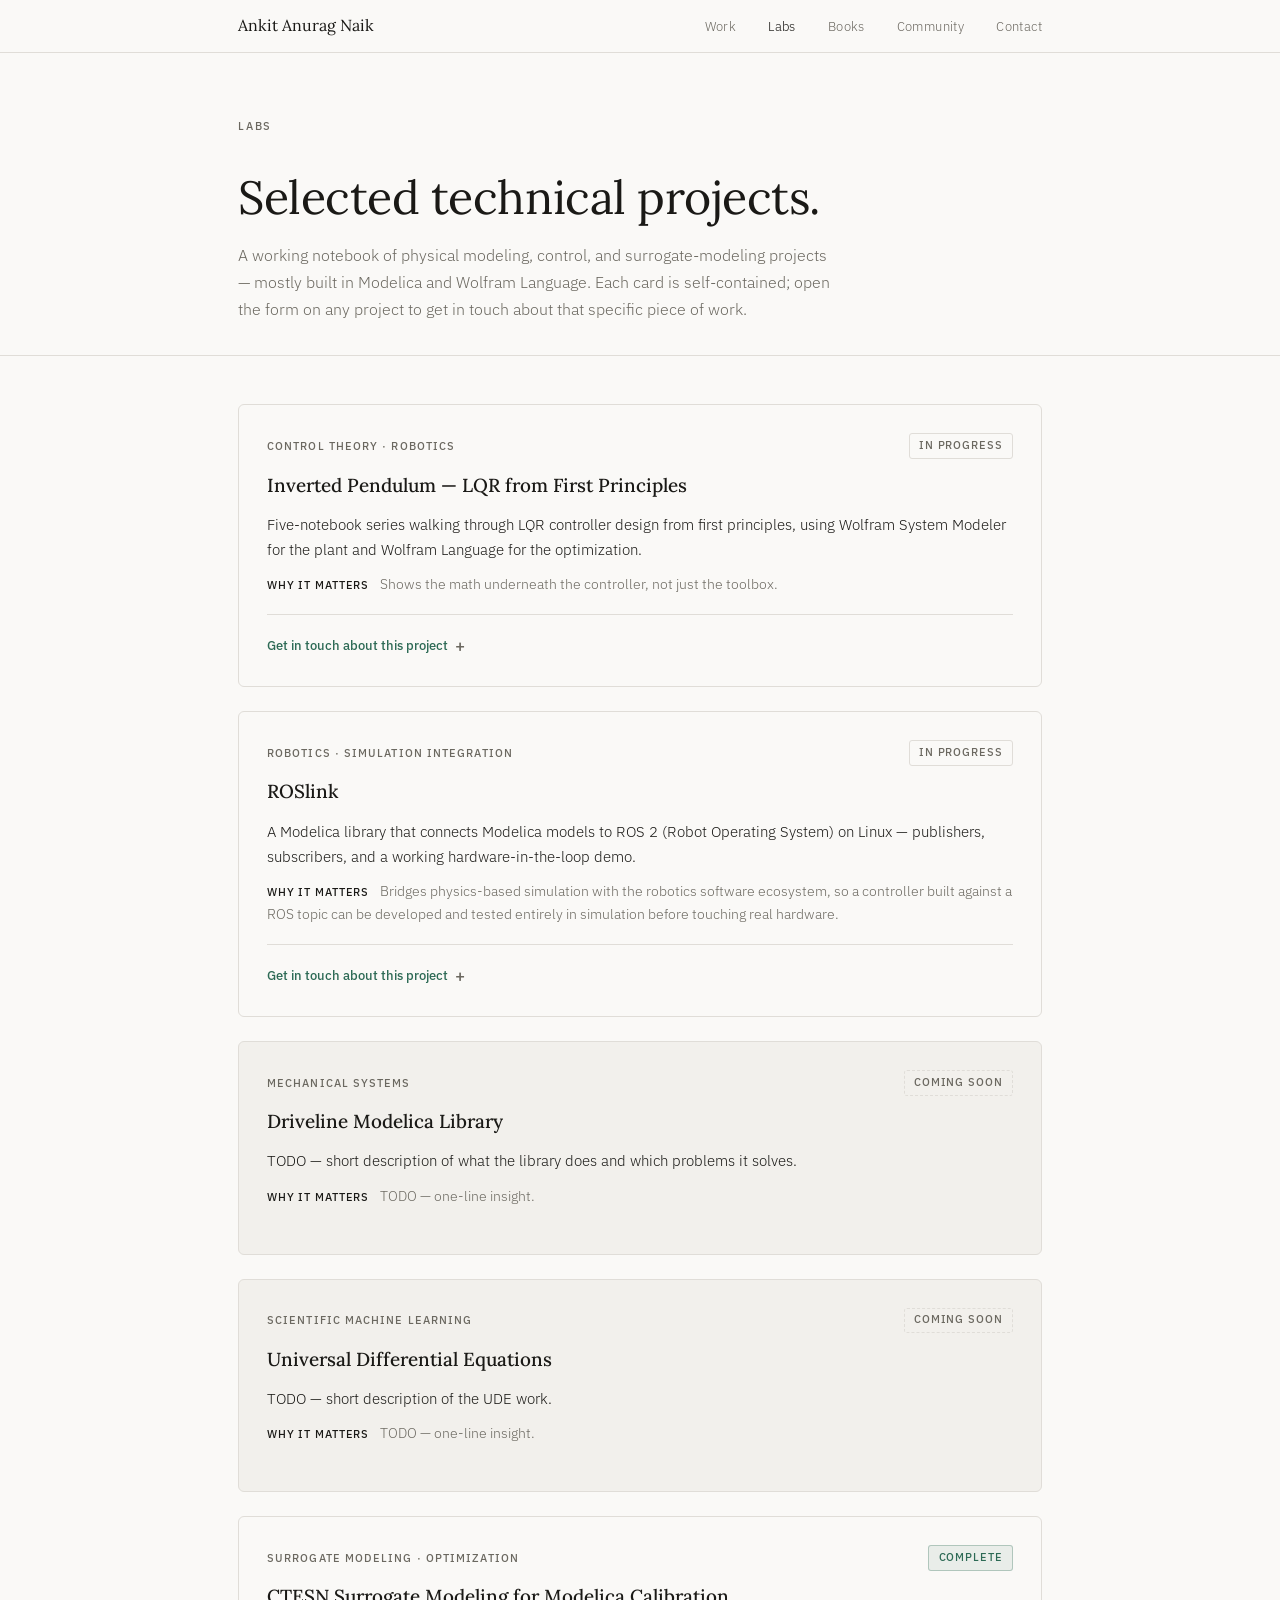
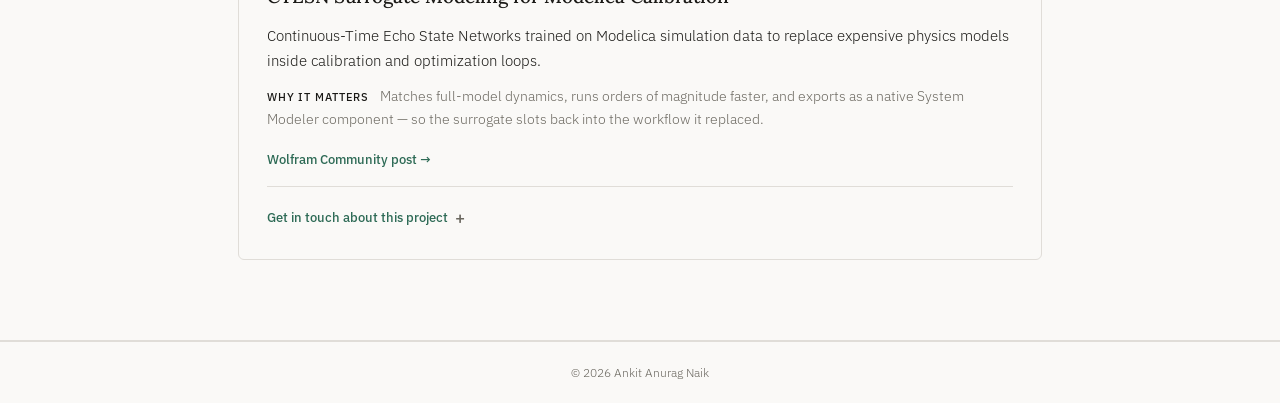
==== labs/index.html @ d9271d91 "Added labs section" ====
<!DOCTYPE html>
<html lang="en">
<head>
  <meta charset="utf-8" />
  <meta name="viewport" content="width=device-width,initial-scale=1" />
  <meta name="description" content="Lab notebook from Ankit Anurag Naik — works in progress and finished projects across physical modeling, control, robotics integration, and surrogate modeling.">
  <title>Labs · Ankit Anurag Naik</title>
  <link rel="icon" type="image/png" href="../assets/favicon.svg">
  <link rel="preconnect" href="https://fonts.googleapis.com">
  <link rel="preconnect" href="https://fonts.gstatic.com" crossorigin>
  <link href="https://fonts.googleapis.com/css2?family=Lora:ital,wght@0,400;0,500;1,400&family=IBM+Plex+Sans:wght@300;400;500&display=swap" rel="stylesheet">
  <link href="../styles.css" rel="stylesheet">
</head>

<body>

  <!--
    Formspree endpoint and GitHub repo links use placeholders below.
    Search this file for TODO to find every spot that needs filling in.
    Single Formspree endpoint is reused for every card; the hidden `project`
    field tells you which card the message came from.
  -->

  <nav>
    <div class="inner">
      <a class="logo" href="../index.html">Ankit Anurag Naik</a>
      <ul>
        <li><a href="../index.html#work">Work</a></li>
        <li><a href="#" class="active">Labs</a></li>
        <li><a href="../index.html#books">Books</a></li>
        <li><a href="../index.html#community">Community</a></li>
        <li><a href="../index.html#contact">Contact</a></li>
      </ul>
    </div>
  </nav>

  <header class="labs-header">
    <div class="wrap">
      <p class="label">Labs</p>
      <h1>Selected technical projects.</h1>
      <p class="labs-intro">
        A working notebook of physical modeling, control, and surrogate-modeling projects —
        mostly built in Modelica and Wolfram Language. Each card is self-contained;
        open the form on any project to get in touch about that specific piece of work.
      </p>
    </div>
  </header>

  <hr class="divider">

  <section class="projects">
    <div class="wrap">
      <div class="project-list">

        <!-- 1. Inverted Pendulum -->
        <article class="project-card fade">
          <div class="project-head">
            <span class="project-tag">Control Theory · Robotics</span>
            <span class="status-badge status-progress">In Progress</span>
          </div>
          <h2 class="project-title">Inverted Pendulum — LQR from First Principles</h2>
          <p class="project-what">Five-notebook series walking through LQR controller design from first principles, using Wolfram System Modeler for the plant and Wolfram Language for the optimization.</p>
          <p class="project-insight"><span class="insight-label">Why it matters</span> Shows the math underneath the controller, not just the toolbox.</p>
          <details class="project-form">
            <summary>Get in touch about this project</summary>
            <form action="https://formspree.io/f/xvznajoz" method="POST">
              <input type="hidden" name="project" value="Inverted Pendulum — LQR">
              <input type="hidden" name="_subject" value="Labs inquiry: Inverted Pendulum — LQR">
              <div class="form-row">
                <label>Name<input type="text" name="name" required></label>
                <label>Email<input type="email" name="email" required></label>
              </div>
              <label>Message<textarea name="message" rows="4" required></textarea></label>
              <button type="submit">Send</button>
            </form>
          </details>
        </article>

        <!-- 2. ROSlink -->
        <article class="project-card fade">
          <div class="project-head">
            <span class="project-tag">Robotics · Simulation Integration</span>
            <span class="status-badge status-progress">In Progress</span>
          </div>
          <h2 class="project-title">ROSlink</h2>
          <p class="project-what">A Modelica library that connects Modelica models to ROS 2 (Robot Operating System) on Linux — publishers, subscribers, and a working hardware-in-the-loop demo.</p>
          <p class="project-insight"><span class="insight-label">Why it matters</span> Bridges physics-based simulation with the robotics software ecosystem, so a controller built against a ROS topic can be developed and tested entirely in simulation before touching real hardware.</p>
          <details class="project-form">
            <summary>Get in touch about this project</summary>
            <form action="https://formspree.io/f/xnjydkqz" method="POST">
              <input type="hidden" name="project" value="ROSlink">
              <input type="hidden" name="_subject" value="Labs inquiry: ROSlink">
              <div class="form-row">
                <label>Name<input type="text" name="name" required></label>
                <label>Email<input type="email" name="email" required></label>
              </div>
              <label>Message<textarea name="message" rows="4" required></textarea></label>
              <button type="submit">Send</button>
            </form>
          </details>
        </article>

        <!-- 3. Driveline Modelica Library -->
        <article class="project-card project-card--placeholder fade">
          <div class="project-head">
            <span class="project-tag">Mechanical Systems</span>
            <span class="status-badge status-todo">Coming Soon</span>
          </div>
          <h2 class="project-title">Driveline Modelica Library</h2>
          <p class="project-what">TODO — short description of what the library does and which problems it solves.</p>
          <p class="project-insight"><span class="insight-label">Why it matters</span> TODO — one-line insight.</p>
        </article>

        <!-- 4. Universal Differential Equations -->
        <article class="project-card project-card--placeholder fade">
          <div class="project-head">
            <span class="project-tag">Scientific Machine Learning</span>
            <span class="status-badge status-todo">Coming Soon</span>
          </div>
          <h2 class="project-title">Universal Differential Equations</h2>
          <p class="project-what">TODO — short description of the UDE work.</p>
          <p class="project-insight"><span class="insight-label">Why it matters</span> TODO — one-line insight.</p>
        </article>

        <!-- 5. CTESN Surrogate Modeling -->
        <article class="project-card fade">
          <div class="project-head">
            <span class="project-tag">Surrogate Modeling · Optimization</span>
            <span class="status-badge status-complete">Complete</span>
          </div>
          <h2 class="project-title">CTESN Surrogate Modeling for Modelica Calibration</h2>
          <p class="project-what">Continuous-Time Echo State Networks trained on Modelica simulation data to replace expensive physics models inside calibration and optimization loops.</p>
          <p class="project-insight"><span class="insight-label">Why it matters</span> Matches full-model dynamics, runs orders of magnitude faster, and exports as a native System Modeler component — so the surrogate slots back into the workflow it replaced.</p>
          <div class="project-links">
            <a class="work-link" href="https://community.wolfram.com/groups/-/m/t/3459092" target="_blank" rel="noopener">Wolfram Community post →</a>
          </div>
          <details class="project-form">
            <summary>Get in touch about this project</summary>
            <form action="https://formspree.io/f/mlgkbyez" method="POST">
              <input type="hidden" name="project" value="CTESN Surrogate Modeling">
              <input type="hidden" name="_subject" value="Labs inquiry: CTESN">
              <div class="form-row">
                <label>Name<input type="text" name="name" required></label>
                <label>Email<input type="email" name="email" required></label>
              </div>
              <label>Message<textarea name="message" rows="4" required></textarea></label>
              <button type="submit">Send</button>
            </form>
          </details>
        </article>

      </div>
    </div>
  </section>

  <hr class="divider">

  <footer>
    <div class="wrap">&copy; <span id="year"></span> Ankit Anurag Naik</div>
  </footer>

  <script>
    document.getElementById('year').textContent = new Date().getFullYear();
    const obs = new IntersectionObserver(entries => {
      entries.forEach(e => { if (e.isIntersecting) { e.target.classList.add('in'); obs.unobserve(e.target); } });
    }, { threshold: 0.1 });
    document.querySelectorAll('.fade').forEach(el => obs.observe(el));
  </script>

</body>
</html>
---- styles.css ----
:root {
  --bg:       #faf9f7;
  --surface:  #f2f0ec;
  --border:   #e0ddd8;
  --ink:      #1a1916;
  --mid:      #6b6860;
  --accent:   #2d6a55;
  --serif:    'Lora', Georgia, serif;
  --sans:     'IBM Plex Sans', system-ui, sans-serif;
  --max:      860px;
}

*, *::before, *::after { box-sizing: border-box; margin: 0; padding: 0; }
html { scroll-behavior: smooth; }

body {
  background: var(--bg);
  color: var(--ink);
  font-family: var(--sans);
  font-weight: 300;
  font-size: 1rem;
  line-height: 1.7;
  -webkit-font-smoothing: antialiased;
}

a { color: var(--accent); text-decoration: none; }
a:hover { text-decoration: underline; }
img { display: block; max-width: 100%; }

.wrap {
  max-width: var(--max);
  margin: 0 auto;
  padding: 0 1.75rem;
}

hr.divider {
  border: none;
  border-top: 1px solid var(--border);
}

/* NAV */
nav {
  position: sticky;
  top: 0;
  z-index: 100;
  background: rgba(250,249,247,0.93);
  backdrop-filter: blur(10px);
  border-bottom: 1px solid var(--border);
}

nav .inner {
  max-width: var(--max);
  margin: 0 auto;
  padding: 0 1.75rem;
  height: 52px;
  display: flex;
  align-items: center;
  justify-content: space-between;
}

nav .logo {
  font-family: var(--serif);
  font-size: 1rem;
  color: var(--ink);
  font-weight: 400;
}

nav ul {
  list-style: none;
  display: flex;
  gap: 2rem;
}

nav ul a {
  font-size: 0.82rem;
  color: var(--mid);
  letter-spacing: 0.03em;
  transition: color 0.15s;
}

nav ul a:hover { color: var(--ink); text-decoration: none; }

/* HERO */
#hero { padding: 5rem 0 4rem; }

.hero-meta {
  font-size: 0.82rem;
  color: var(--mid);
  letter-spacing: 0.04em;
  margin-bottom: 1.75rem;
  display: flex;
  align-items: center;
  gap: 0.6rem;
}

.hero-meta .sep { color: var(--border); }

h1 {
  font-family: var(--serif);
  font-size: clamp(1.9rem, 4.5vw, 2.9rem);
  font-weight: 400;
  line-height: 1.25;
  letter-spacing: -0.01em;
  color: var(--ink);
  max-width: 660px;
  margin-bottom: 1.5rem;
}

.hero-desc {
  color: var(--mid);
  max-width: 520px;
  font-size: 0.97rem;
  line-height: 1.75;
  margin-bottom: 2rem;
}

.hero-cta {
  display: inline-block;
  background: var(--accent);
  color: #fff;
  padding: 0.6rem 1.4rem;
  border-radius: 4px;
  font-size: 0.85rem;
  font-weight: 500;
  letter-spacing: 0.02em;
  transition: background 0.15s;
}

.hero-cta:hover { background: #235544; text-decoration: none; }

/* HERO LAYOUT */
.hero-row {
  display: grid;
  grid-template-columns: 1fr 180px;
  gap: 3rem;
  align-items: center;
}

.hero-text { min-width: 0; }

.hero-photo-wrap {
  display: flex;
  justify-content: flex-end;
  align-items: flex-start;
  padding-top: 0.5rem;
}

.hero-photo {
  width: 160px;
  height: 200px;
  border-radius: 8px;
  object-fit: cover;
  border: 1px solid var(--border);
  display: block;
}

@media (max-width: 640px) {
  .hero-row {
    grid-template-columns: 1fr;
    gap: 1.5rem;
  }
  .hero-photo-wrap {
    justify-content: flex-start;
    order: -1;
  }
  .hero-photo {
    width: 80px;
    height: 100px;
  }
}

/* SECTION LABEL */
.label {
  font-size: 0.7rem;
  font-weight: 500;
  letter-spacing: 0.16em;
  text-transform: uppercase;
  color: var(--mid);
  margin-bottom: 2rem;
}

/* WORK */
#work { padding: 4.5rem 0; }

.work-list {
  display: flex;
  flex-direction: column;
  border: 1px solid var(--border);
  border-radius: 6px;
  overflow: hidden;
}

.work-item {
  display: grid;
  grid-template-columns: 90px 1fr;
  border-bottom: 1px solid var(--border);
  transition: background 0.15s;
}

.work-item:last-child { border-bottom: none; }
.work-item:hover { background: var(--surface); }

.work-type {
  padding: 1.6rem 1.25rem 1.5rem 1.5rem;
  border-right: 1px solid var(--border);
  font-size: 0.68rem;
  font-weight: 500;
  letter-spacing: 0.1em;
  text-transform: uppercase;
  color: var(--mid);
}

.work-body { padding: 1.5rem; }

.work-title {
  font-family: var(--serif);
  font-size: 1.02rem;
  font-weight: 500;
  color: var(--ink);
  margin-bottom: 0.4rem;
  line-height: 1.4;
}

.work-desc {
  font-size: 0.87rem;
  color: var(--mid);
  line-height: 1.65;
  margin-bottom: 0.7rem;
}

.work-link {
  font-size: 0.8rem;
  font-weight: 500;
  color: var(--accent);
}

.work-link:hover { text-decoration: underline; }

/* BOOKS */
#books { padding: 4.5rem 0; }

.books-grid {
  display: grid;
  grid-template-columns: 1fr 1fr;
  gap: 1.5rem;
}

.book-card {
  border: 1px solid var(--border);
  border-radius: 6px;
  padding: 1.75rem;
  display: flex;
  flex-direction: column;
}

.book-cover-img {
  max-height: 230px;
  width: auto;
  object-fit: contain;
  margin: 0 auto 1.4rem;
}

.book-tag {
  font-size: 0.68rem;
  font-weight: 500;
  letter-spacing: 0.1em;
  text-transform: uppercase;
  color: var(--mid);
  margin-bottom: 0.35rem;
}

.book-title {
  font-family: var(--serif);
  font-size: 1.02rem;
  font-weight: 500;
  color: var(--ink);
  margin-bottom: 0.5rem;
  line-height: 1.35;
}

.book-desc {
  font-size: 0.87rem;
  color: var(--mid);
  line-height: 1.65;
  flex: 1;
  margin-bottom: 1.2rem;
}

.buy-links { display: flex; flex-wrap: wrap; gap: 0.4rem; }

.btn-buy {
  font-size: 0.75rem;
  padding: 0.28rem 0.65rem;
  border-radius: 3px;
  border: 1px solid var(--border);
  color: var(--ink);
  background: transparent;
  transition: all 0.12s;
}

.btn-buy:hover { border-color: var(--accent); color: var(--accent); text-decoration: none; }

.btn-buy.primary {
  background: var(--accent);
  border-color: var(--accent);
  color: #fff;
}

.btn-buy.primary:hover { background: #235544; border-color: #235544; }

/* COMMUNITY */
#community { padding: 4.5rem 0; }

.community-grid {
  display: grid;
  grid-template-columns: 1fr 1fr;
  gap: 1.5rem;
}

.community-card {
  border: 1px solid var(--border);
  border-radius: 6px;
  padding: 1.75rem;
}

.card-label {
  font-size: 0.68rem;
  font-weight: 500;
  letter-spacing: 0.1em;
  text-transform: uppercase;
  color: var(--mid);
  margin-bottom: 0.75rem;
}

.community-card h3 {
  font-family: var(--serif);
  font-size: 1rem;
  font-weight: 500;
  color: var(--ink);
  margin-bottom: 0.5rem;
}

.community-card p {
  font-size: 0.87rem;
  color: var(--mid);
  line-height: 1.65;
  margin-bottom: 1rem;
}

.conf-list { list-style: none; display: flex; flex-direction: column; gap: 0.6rem; }

.conf-list li {
  font-size: 0.85rem;
  color: var(--mid);
  padding-left: 1rem;
  position: relative;
  line-height: 1.5;
}

.conf-list li::before { content: '–'; position: absolute; left: 0; color: var(--border); }

/* QUOTE */
#quote { padding: 4rem 0; }

.quote-block {
  display: grid;
  grid-template-columns: 3px 1fr;
  gap: 1.5rem;
  max-width: 580px;
}

.quote-bar {
  background: var(--accent);
  border-radius: 2px;
}

.quote-text {
  font-family: var(--serif);
  font-size: 1.18rem;
  font-style: italic;
  color: var(--ink);
  line-height: 1.55;
  margin-bottom: 0.65rem;
}

.quote-attr { font-size: 0.82rem; color: var(--mid); }

/* ABOUT */
#about { padding: 4rem 0; }

.about-row {
  max-width: 600px;
}

.about-text p {
  font-size: 0.93rem;
  color: var(--mid);
  line-height: 1.75;
}

.about-text p + p { margin-top: 0.75rem; }

/* CONTACT */
#contact { padding: 5rem 0 6rem; }

#contact h2 {
  font-family: var(--serif);
  font-size: clamp(1.6rem, 3.5vw, 2.3rem);
  font-weight: 400;
  color: var(--ink);
  margin-bottom: 0.75rem;
}

#contact p {
  color: var(--mid);
  font-size: 0.93rem;
  max-width: 440px;
  margin-bottom: 2rem;
  line-height: 1.65;
}

.contact-links { display: flex; gap: 1rem; flex-wrap: wrap; }

.btn-contact {
  display: inline-block;
  padding: 0.6rem 1.4rem;
  border-radius: 4px;
  font-size: 0.85rem;
  font-weight: 500;
  transition: all 0.15s;
}

.btn-contact.primary { background: var(--accent); color: #fff; }
.btn-contact.primary:hover { background: #235544; text-decoration: none; }
.btn-contact.outline { border: 1px solid var(--border); color: var(--ink); }
.btn-contact.outline:hover { border-color: var(--accent); color: var(--accent); text-decoration: none; }

/* FOOTER */
footer {
  border-top: 1px solid var(--border);
  padding: 1.25rem 0;
  font-size: 0.78rem;
  color: var(--mid);
  text-align: center;
}

/* LABS PAGE */
.labs-header { padding: 4rem 0 2rem; }

.labs-header h1 { margin-top: 0.5rem; margin-bottom: 1rem; }

.labs-intro {
  color: var(--mid);
  max-width: 600px;
  font-size: 0.97rem;
  line-height: 1.75;
}

.projects { padding: 3rem 0 5rem; }

.project-list {
  display: flex;
  flex-direction: column;
  gap: 1.5rem;
}

.project-card {
  border: 1px solid var(--border);
  border-radius: 6px;
  padding: 1.75rem;
  background: var(--bg);
  transition: border-color 0.15s;
}

.project-card:hover { border-color: #c8c4bd; }

.project-card--placeholder {
  opacity: 0.7;
  background: var(--surface);
}

.project-head {
  display: flex;
  justify-content: space-between;
  align-items: center;
  gap: 1rem;
  margin-bottom: 0.85rem;
  flex-wrap: wrap;
}

.project-tag {
  font-size: 0.68rem;
  font-weight: 500;
  letter-spacing: 0.1em;
  text-transform: uppercase;
  color: var(--mid);
}

.status-badge {
  font-size: 0.66rem;
  font-weight: 500;
  letter-spacing: 0.08em;
  text-transform: uppercase;
  padding: 0.18rem 0.6rem;
  border-radius: 3px;
  border: 1px solid var(--border);
  color: var(--mid);
  white-space: nowrap;
}

.status-complete {
  background: rgba(45, 106, 85, 0.08);
  color: var(--accent);
  border-color: rgba(45, 106, 85, 0.3);
}

.status-todo { border-style: dashed; }

.project-title {
  font-family: var(--serif);
  font-size: 1.18rem;
  font-weight: 500;
  color: var(--ink);
  line-height: 1.35;
  margin-bottom: 0.85rem;
}

.project-what {
  font-size: 0.95rem;
  color: var(--ink);
  line-height: 1.65;
  margin-bottom: 0.7rem;
}

.project-insight {
  font-size: 0.88rem;
  color: var(--mid);
  line-height: 1.65;
  margin-bottom: 1.1rem;
}

.insight-label {
  font-size: 0.68rem;
  font-weight: 500;
  letter-spacing: 0.08em;
  text-transform: uppercase;
  color: var(--ink);
  margin-right: 0.5rem;
}

.project-links {
  display: flex;
  flex-wrap: wrap;
  gap: 1.25rem;
  margin-bottom: 1rem;
}

/* PROJECT CONTACT FORM */
.project-form {
  border-top: 1px solid var(--border);
  padding-top: 1rem;
  margin-top: 0.4rem;
}

.project-form summary {
  cursor: pointer;
  font-size: 0.82rem;
  font-weight: 500;
  color: var(--accent);
  list-style: none;
  display: inline-flex;
  align-items: center;
  gap: 0.45rem;
  user-select: none;
}

.project-form summary::-webkit-details-marker { display: none; }
.project-form summary::after {
  content: '+';
  font-size: 1.05rem;
  line-height: 1;
  color: var(--mid);
}
.project-form[open] summary::after { content: '–'; }

.project-form form {
  margin-top: 1.25rem;
  display: flex;
  flex-direction: column;
  gap: 0.95rem;
}

.project-form .form-row {
  display: grid;
  grid-template-columns: 1fr 1fr;
  gap: 0.85rem;
}

.project-form label {
  display: flex;
  flex-direction: column;
  font-size: 0.7rem;
  font-weight: 500;
  letter-spacing: 0.08em;
  text-transform: uppercase;
  color: var(--mid);
  gap: 0.4rem;
}

.project-form input,
.project-form textarea {
  font-family: var(--sans);
  font-size: 0.93rem;
  font-weight: 300;
  color: var(--ink);
  background: var(--bg);
  border: 1px solid var(--border);
  border-radius: 4px;
  padding: 0.55rem 0.75rem;
  width: 100%;
  text-transform: none;
  letter-spacing: normal;
  transition: border-color 0.15s;
}

.project-form textarea { resize: vertical; min-height: 90px; }

.project-form input:focus,
.project-form textarea:focus {
  outline: none;
  border-color: var(--accent);
}

.project-form button {
  align-self: flex-start;
  cursor: pointer;
  font-family: var(--sans);
  font-size: 0.82rem;
  font-weight: 500;
  letter-spacing: 0.02em;
  padding: 0.55rem 1.3rem;
  border-radius: 4px;
  background: var(--accent);
  color: #fff;
  border: 1px solid var(--accent);
  transition: background 0.15s;
}

.project-form button:hover { background: #235544; }

nav ul a.active { color: var(--ink); }

/* ANIMATIONS */
.fade { opacity: 0; transform: translateY(14px); transition: opacity 0.55s ease, transform 0.55s ease; }
.fade.in { opacity: 1; transform: none; }

/* RESPONSIVE */
@media (max-width: 640px) {
  nav ul { display: none; }
  .books-grid, .community-grid { grid-template-columns: 1fr; }
  .work-item { grid-template-columns: 1fr; }
  .work-type { border-right: none; border-bottom: 1px solid var(--border); padding: 0.75rem 1.25rem; }
  .about-row { grid-template-columns: 1fr; }
  .project-card { padding: 1.4rem; }
  .project-head { flex-direction: column; align-items: flex-start; gap: 0.5rem; }
  .project-form .form-row { grid-template-columns: 1fr; }
}
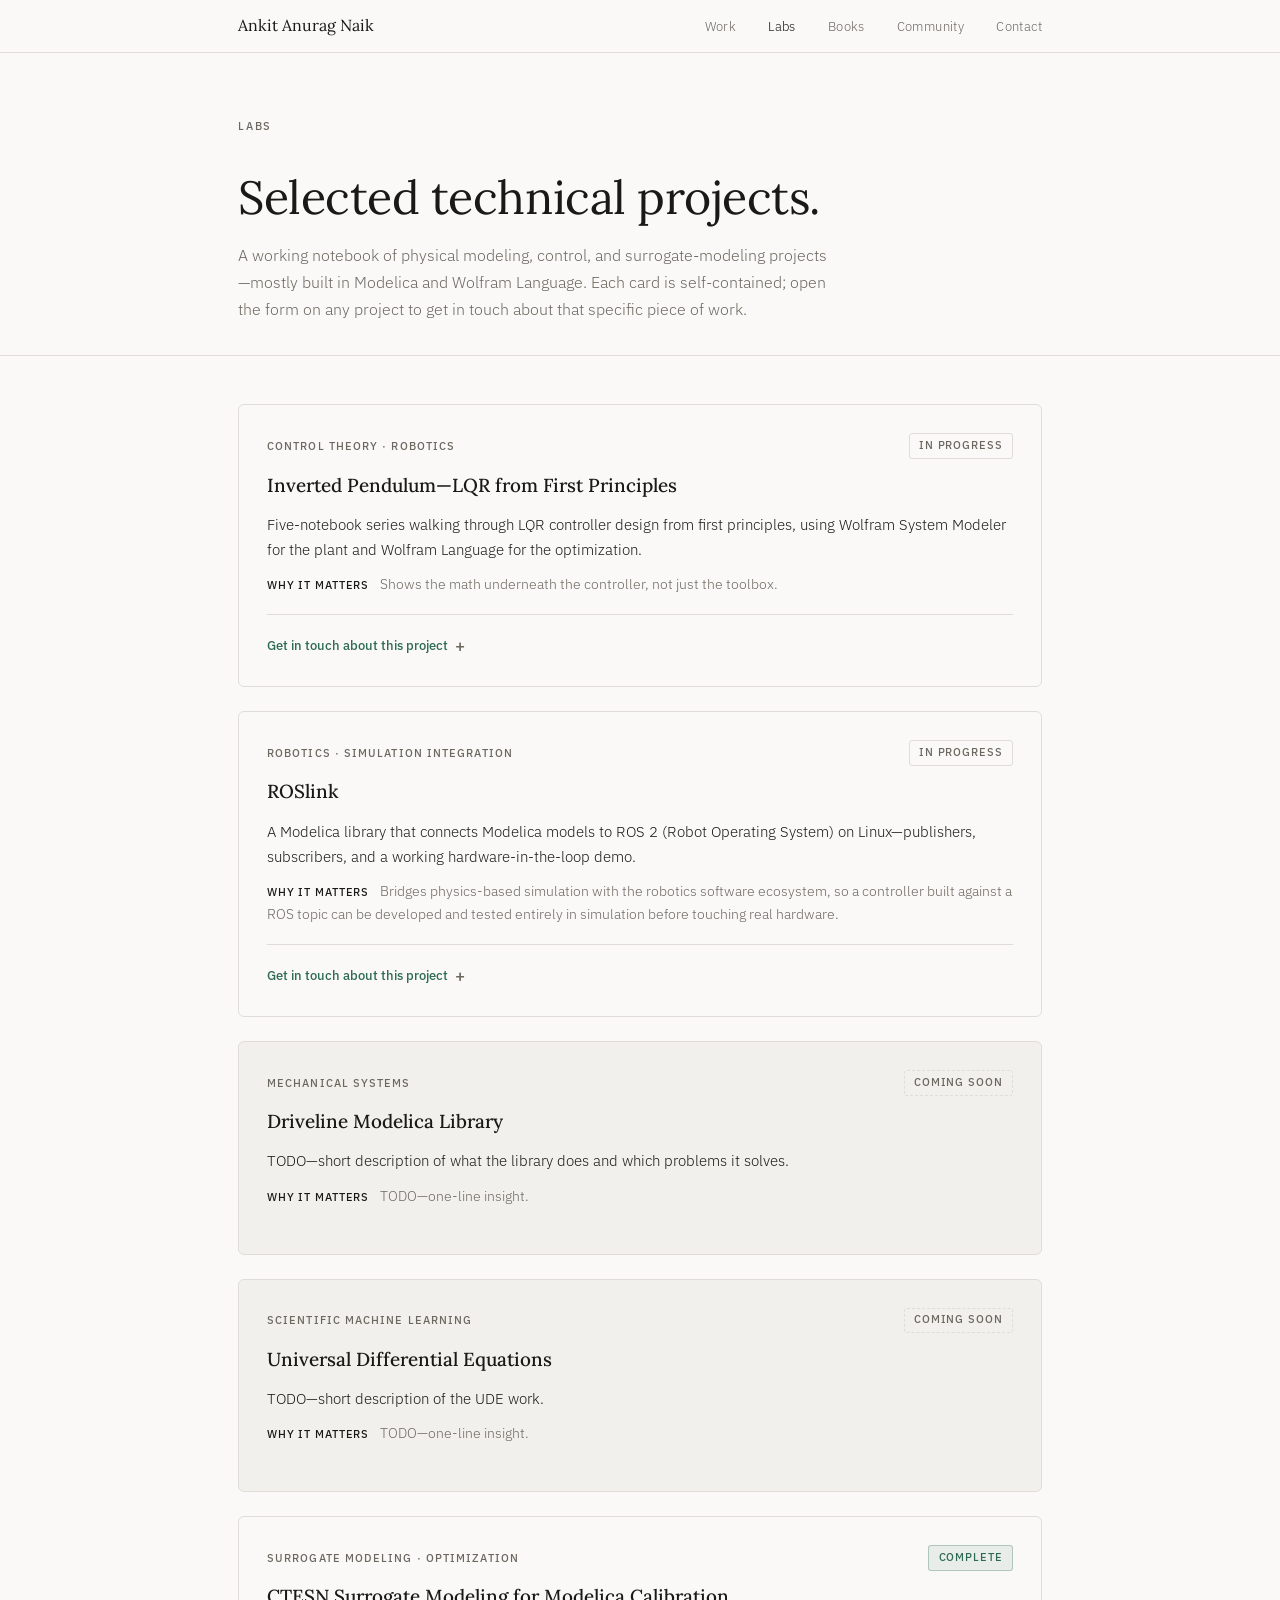
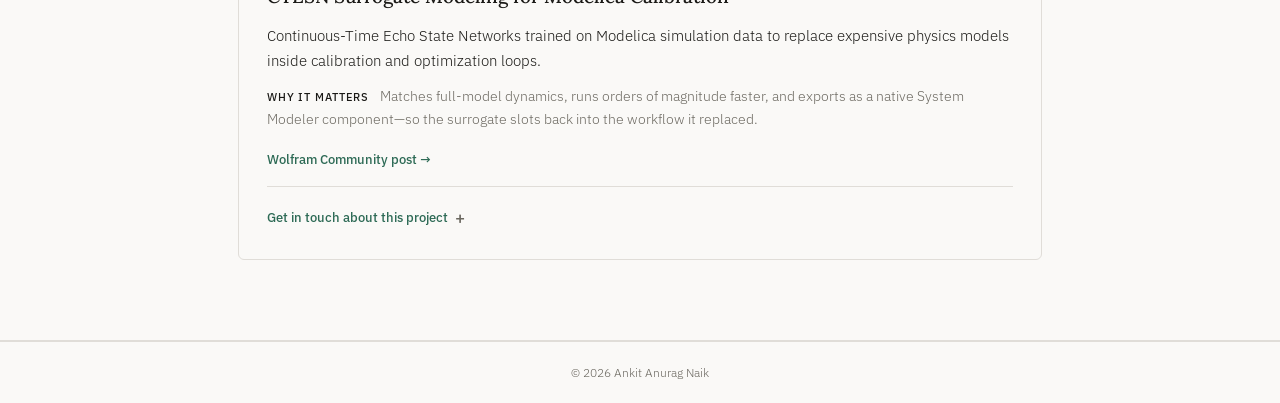
==== commit 58cf12c0: "fixed dashes" ====
--- a/labs/index.html
+++ b/labs/index.html
@@ -39,8 +39,7 @@
       <p class="label">Labs</p>
       <h1>Selected technical projects.</h1>
       <p class="labs-intro">
-        A working notebook of physical modeling, control, and surrogate-modeling projects —
-        mostly built in Modelica and Wolfram Language. Each card is self-contained;
+        A working notebook of physical modeling, control, and surrogate-modeling projects—mostly built in Modelica and Wolfram Language. Each card is self-contained;
         open the form on any project to get in touch about that specific piece of work.
       </p>
     </div>
@@ -58,7 +57,7 @@
             <span class="project-tag">Control Theory · Robotics</span>
             <span class="status-badge status-progress">In Progress</span>
           </div>
-          <h2 class="project-title">Inverted Pendulum — LQR from First Principles</h2>
+          <h2 class="project-title">Inverted Pendulum—LQR from First Principles</h2>
           <p class="project-what">Five-notebook series walking through LQR controller design from first principles, using Wolfram System Modeler for the plant and Wolfram Language for the optimization.</p>
           <p class="project-insight"><span class="insight-label">Why it matters</span> Shows the math underneath the controller, not just the toolbox.</p>
           <details class="project-form">
@@ -83,7 +82,7 @@
             <span class="status-badge status-progress">In Progress</span>
           </div>
           <h2 class="project-title">ROSlink</h2>
-          <p class="project-what">A Modelica library that connects Modelica models to ROS 2 (Robot Operating System) on Linux — publishers, subscribers, and a working hardware-in-the-loop demo.</p>
+          <p class="project-what">A Modelica library that connects Modelica models to ROS 2 (Robot Operating System) on Linux—publishers, subscribers, and a working hardware-in-the-loop demo.</p>
           <p class="project-insight"><span class="insight-label">Why it matters</span> Bridges physics-based simulation with the robotics software ecosystem, so a controller built against a ROS topic can be developed and tested entirely in simulation before touching real hardware.</p>
           <details class="project-form">
             <summary>Get in touch about this project</summary>
@@ -107,8 +106,8 @@
             <span class="status-badge status-todo">Coming Soon</span>
           </div>
           <h2 class="project-title">Driveline Modelica Library</h2>
-          <p class="project-what">TODO — short description of what the library does and which problems it solves.</p>
-          <p class="project-insight"><span class="insight-label">Why it matters</span> TODO — one-line insight.</p>
+          <p class="project-what">TODO—short description of what the library does and which problems it solves.</p>
+          <p class="project-insight"><span class="insight-label">Why it matters</span> TODO—one-line insight.</p>
         </article>
 
         <!-- 4. Universal Differential Equations -->
@@ -118,8 +117,8 @@
             <span class="status-badge status-todo">Coming Soon</span>
           </div>
           <h2 class="project-title">Universal Differential Equations</h2>
-          <p class="project-what">TODO — short description of the UDE work.</p>
-          <p class="project-insight"><span class="insight-label">Why it matters</span> TODO — one-line insight.</p>
+          <p class="project-what">TODO—short description of the UDE work.</p>
+          <p class="project-insight"><span class="insight-label">Why it matters</span> TODO—one-line insight.</p>
         </article>
 
         <!-- 5. CTESN Surrogate Modeling -->
@@ -130,7 +129,7 @@
           </div>
           <h2 class="project-title">CTESN Surrogate Modeling for Modelica Calibration</h2>
           <p class="project-what">Continuous-Time Echo State Networks trained on Modelica simulation data to replace expensive physics models inside calibration and optimization loops.</p>
-          <p class="project-insight"><span class="insight-label">Why it matters</span> Matches full-model dynamics, runs orders of magnitude faster, and exports as a native System Modeler component — so the surrogate slots back into the workflow it replaced.</p>
+          <p class="project-insight"><span class="insight-label">Why it matters</span> Matches full-model dynamics, runs orders of magnitude faster, and exports as a native System Modeler component—so the surrogate slots back into the workflow it replaced.</p>
           <div class="project-links">
             <a class="work-link" href="https://community.wolfram.com/groups/-/m/t/3459092" target="_blank" rel="noopener">Wolfram Community post →</a>
           </div>
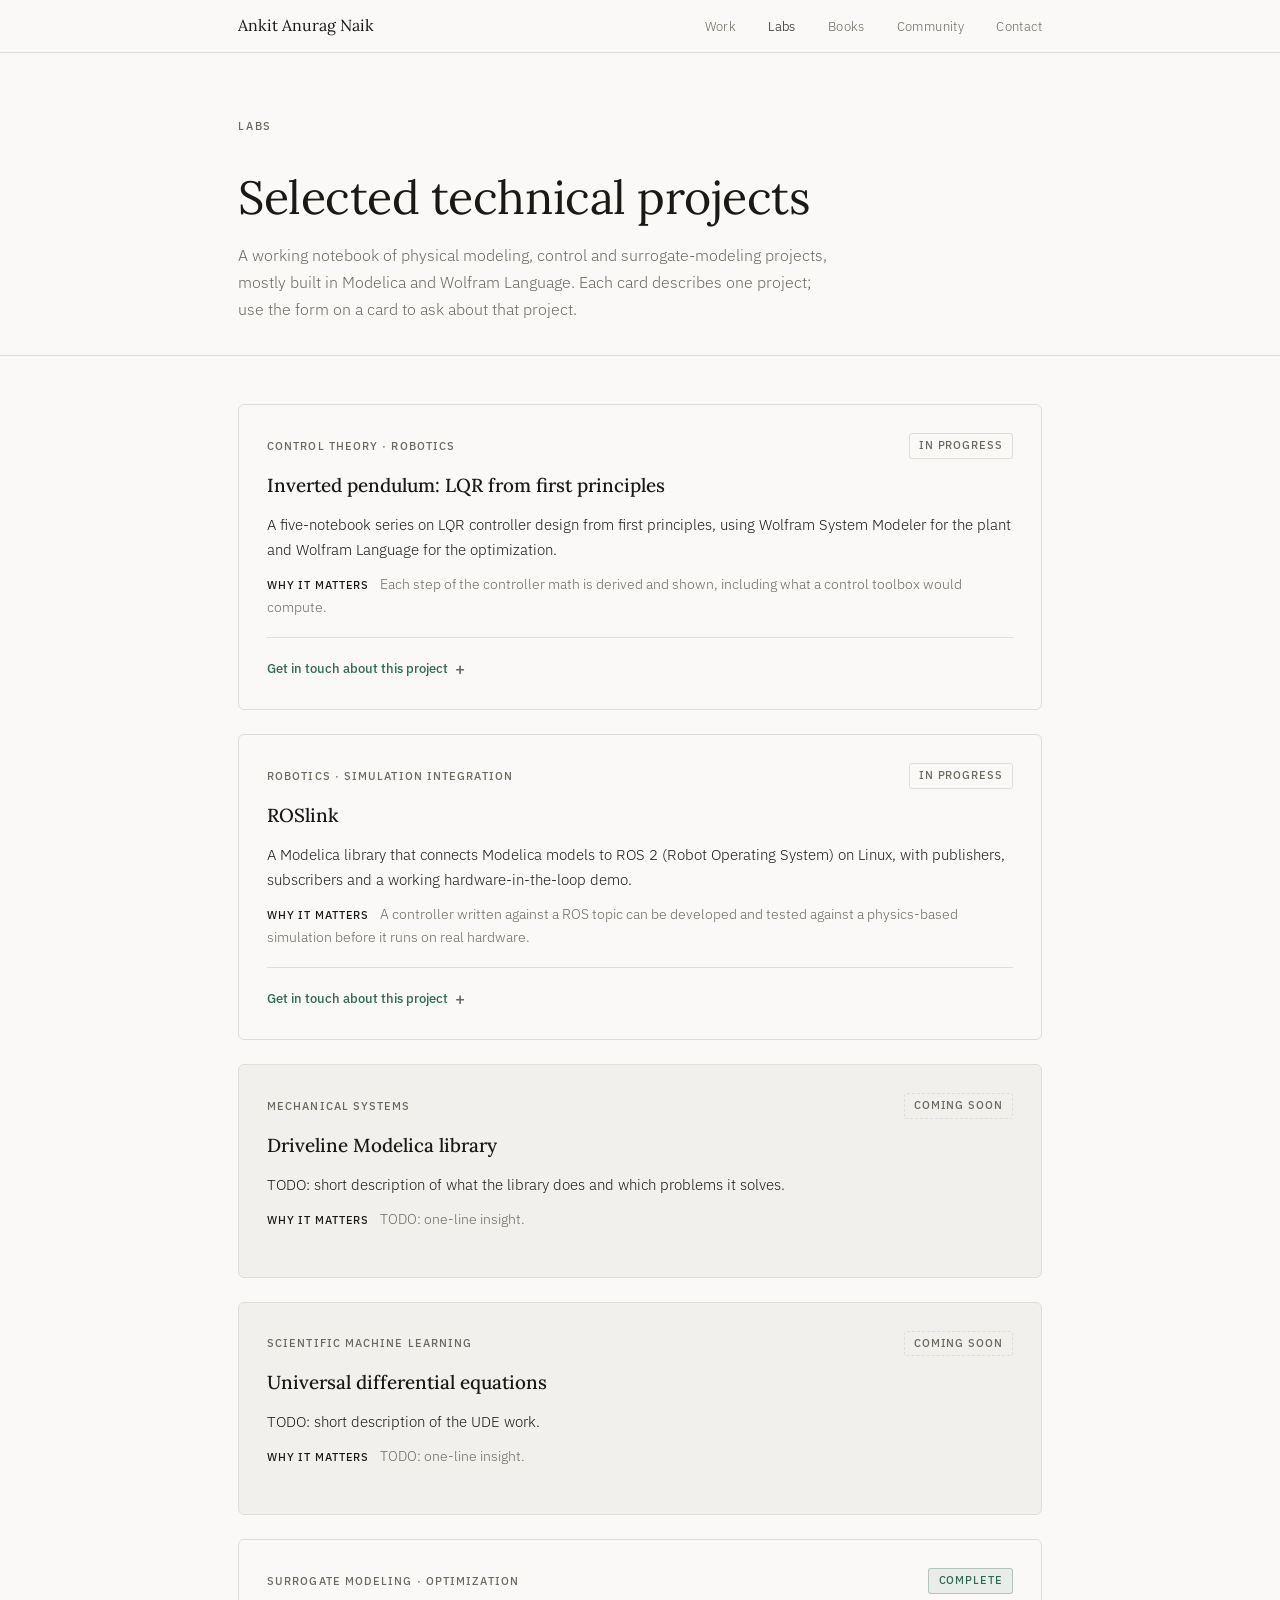
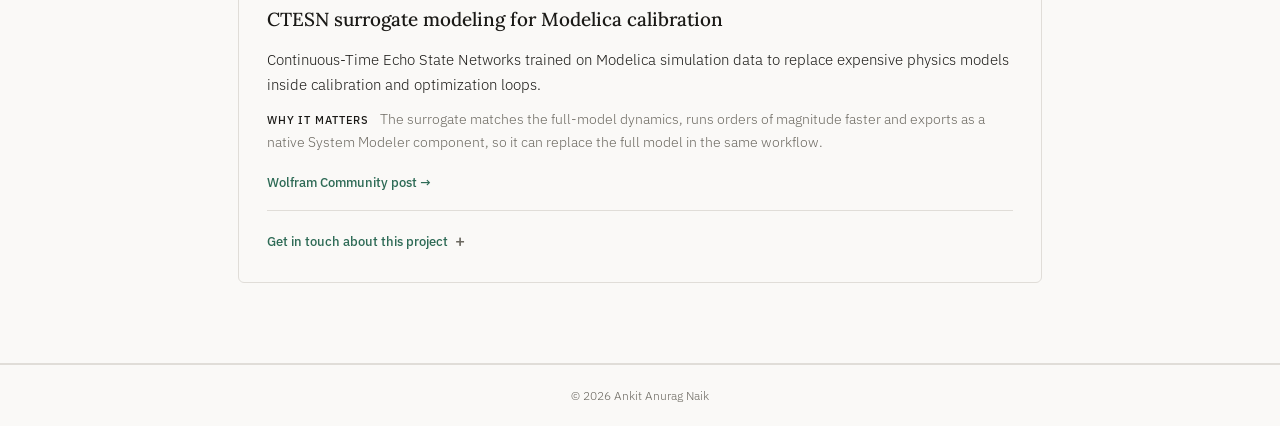
==== commit 09e9b105: "Humanize site text: house style and AI-pattern cleanup Rewrite user-visible text on all HTML pages (" ====
--- a/labs/index.html
+++ b/labs/index.html
@@ -3,7 +3,7 @@
 <head>
   <meta charset="utf-8" />
   <meta name="viewport" content="width=device-width,initial-scale=1" />
-  <meta name="description" content="Lab notebook from Ankit Anurag Naik — works in progress and finished projects across physical modeling, control, robotics integration, and surrogate modeling.">
+  <meta name="description" content="Lab notebook from Ankit Anurag Naik: works in progress and finished projects in physical modeling, control, robotics integration and surrogate modeling.">
   <title>Labs · Ankit Anurag Naik</title>
   <link rel="icon" type="image/png" href="../assets/favicon.svg">
   <link rel="preconnect" href="https://fonts.googleapis.com">
@@ -37,10 +37,10 @@
   <header class="labs-header">
     <div class="wrap">
       <p class="label">Labs</p>
-      <h1>Selected technical projects.</h1>
+      <h1>Selected technical projects</h1>
       <p class="labs-intro">
-        A working notebook of physical modeling, control, and surrogate-modeling projects—mostly built in Modelica and Wolfram Language. Each card is self-contained;
-        open the form on any project to get in touch about that specific piece of work.
+        A working notebook of physical modeling, control and surrogate-modeling projects, mostly built in Modelica and Wolfram Language. Each card describes one project;
+        use the form on a card to ask about that project.
       </p>
     </div>
   </header>
@@ -57,9 +57,9 @@
             <span class="project-tag">Control Theory · Robotics</span>
             <span class="status-badge status-progress">In Progress</span>
           </div>
-          <h2 class="project-title">Inverted Pendulum—LQR from First Principles</h2>
-          <p class="project-what">Five-notebook series walking through LQR controller design from first principles, using Wolfram System Modeler for the plant and Wolfram Language for the optimization.</p>
-          <p class="project-insight"><span class="insight-label">Why it matters</span> Shows the math underneath the controller, not just the toolbox.</p>
+          <h2 class="project-title">Inverted pendulum: LQR from first principles</h2>
+          <p class="project-what">A five-notebook series on LQR controller design from first principles, using Wolfram System Modeler for the plant and Wolfram Language for the optimization.</p>
+          <p class="project-insight"><span class="insight-label">Why it matters</span> Each step of the controller math is derived and shown, including what a control toolbox would compute.</p>
           <details class="project-form">
             <summary>Get in touch about this project</summary>
             <form action="https://formspree.io/f/xvznajoz" method="POST">
@@ -82,8 +82,8 @@
             <span class="status-badge status-progress">In Progress</span>
           </div>
           <h2 class="project-title">ROSlink</h2>
-          <p class="project-what">A Modelica library that connects Modelica models to ROS 2 (Robot Operating System) on Linux—publishers, subscribers, and a working hardware-in-the-loop demo.</p>
-          <p class="project-insight"><span class="insight-label">Why it matters</span> Bridges physics-based simulation with the robotics software ecosystem, so a controller built against a ROS topic can be developed and tested entirely in simulation before touching real hardware.</p>
+          <p class="project-what">A Modelica library that connects Modelica models to ROS 2 (Robot Operating System) on Linux, with publishers, subscribers and a working hardware-in-the-loop demo.</p>
+          <p class="project-insight"><span class="insight-label">Why it matters</span> A controller written against a ROS topic can be developed and tested against a physics-based simulation before it runs on real hardware.</p>
           <details class="project-form">
             <summary>Get in touch about this project</summary>
             <form action="https://formspree.io/f/xnjydkqz" method="POST">
@@ -105,9 +105,9 @@
             <span class="project-tag">Mechanical Systems</span>
             <span class="status-badge status-todo">Coming Soon</span>
           </div>
-          <h2 class="project-title">Driveline Modelica Library</h2>
-          <p class="project-what">TODO—short description of what the library does and which problems it solves.</p>
-          <p class="project-insight"><span class="insight-label">Why it matters</span> TODO—one-line insight.</p>
+          <h2 class="project-title">Driveline Modelica library</h2>
+          <p class="project-what">TODO: short description of what the library does and which problems it solves.</p>
+          <p class="project-insight"><span class="insight-label">Why it matters</span> TODO: one-line insight.</p>
         </article>
 
         <!-- 4. Universal Differential Equations -->
@@ -116,9 +116,9 @@
             <span class="project-tag">Scientific Machine Learning</span>
             <span class="status-badge status-todo">Coming Soon</span>
           </div>
-          <h2 class="project-title">Universal Differential Equations</h2>
-          <p class="project-what">TODO—short description of the UDE work.</p>
-          <p class="project-insight"><span class="insight-label">Why it matters</span> TODO—one-line insight.</p>
+          <h2 class="project-title">Universal differential equations</h2>
+          <p class="project-what">TODO: short description of the UDE work.</p>
+          <p class="project-insight"><span class="insight-label">Why it matters</span> TODO: one-line insight.</p>
         </article>
 
         <!-- 5. CTESN Surrogate Modeling -->
@@ -127,9 +127,9 @@
             <span class="project-tag">Surrogate Modeling · Optimization</span>
             <span class="status-badge status-complete">Complete</span>
           </div>
-          <h2 class="project-title">CTESN Surrogate Modeling for Modelica Calibration</h2>
+          <h2 class="project-title">CTESN surrogate modeling for Modelica calibration</h2>
           <p class="project-what">Continuous-Time Echo State Networks trained on Modelica simulation data to replace expensive physics models inside calibration and optimization loops.</p>
-          <p class="project-insight"><span class="insight-label">Why it matters</span> Matches full-model dynamics, runs orders of magnitude faster, and exports as a native System Modeler component—so the surrogate slots back into the workflow it replaced.</p>
+          <p class="project-insight"><span class="insight-label">Why it matters</span> The surrogate matches the full-model dynamics, runs orders of magnitude faster and exports as a native System Modeler component, so it can replace the full model in the same workflow.</p>
           <div class="project-links">
             <a class="work-link" href="https://community.wolfram.com/groups/-/m/t/3459092" target="_blank" rel="noopener">Wolfram Community post →</a>
           </div>
